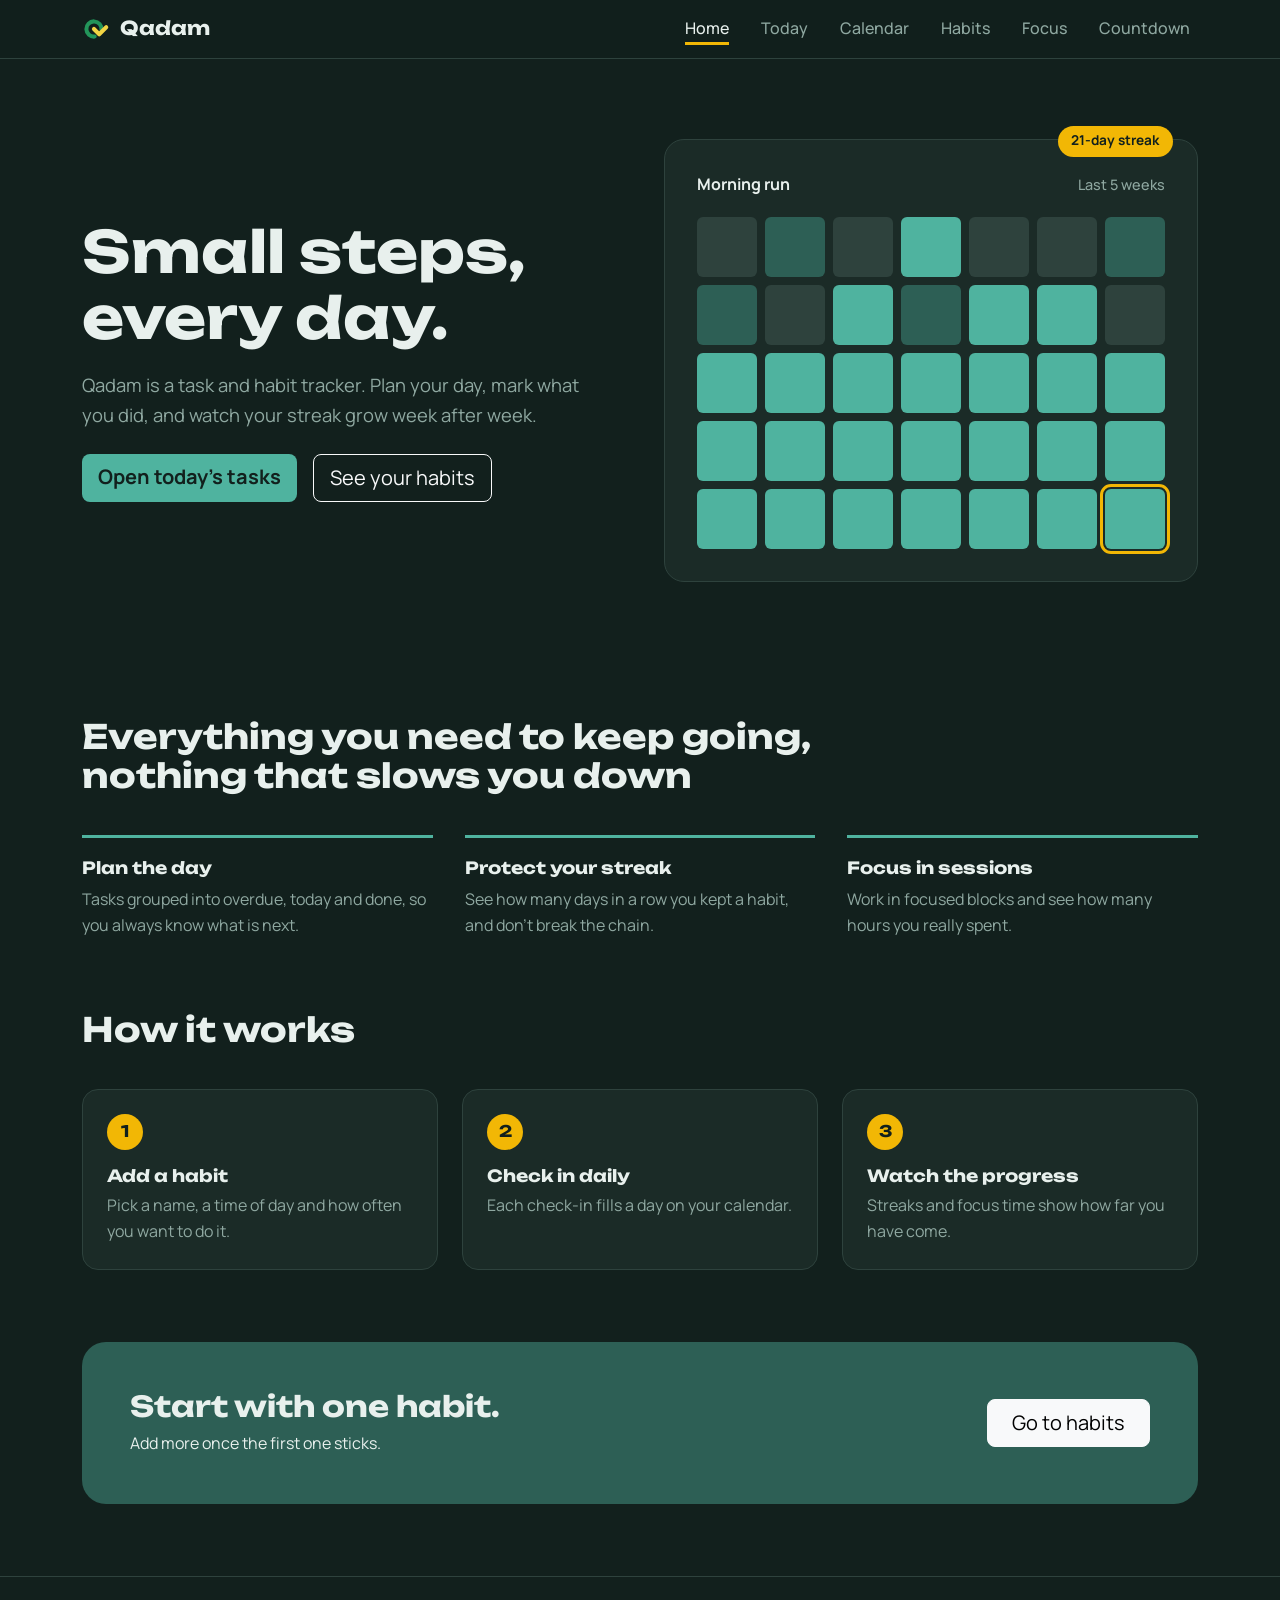
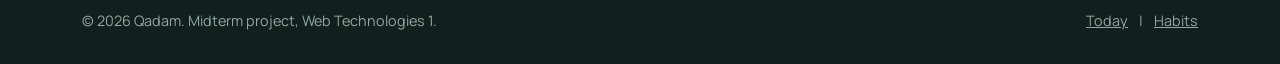
==== index.html @ 8609b88f "feat(ui): replace default button with brand button" ====
<!DOCTYPE html>
<html lang="en" data-bs-theme="dark">

<head>
    <meta charset="UTF-8">
    <meta name="viewport" content="width=device-width, initial-scale=1">
    <title>Qadam — small steps, every day</title>
    <link rel="icon" href="images/qadam-favicon.svg" type="image/svg+xml">
    <link href="https://cdn.jsdelivr.net/npm/bootstrap@5.3.3/dist/css/bootstrap.min.css" rel="stylesheet">
    <!--Unbounded for headings, Manrope for text -->
    <link rel="preconnect" href="https://fonts.googleapis.com">
    <link rel="preconnect" href="https://fonts.gstatic.com" crossorigin>
    <link
        href="https://fonts.googleapis.com/css2?family=Manrope:wght@400;500;700&family=Unbounded:wght@500;700&display=swap"
        rel="stylesheet">
    <link rel="stylesheet" href="css/style.css">
    <link rel="stylesheet" href="css/index.css">
</head>

<body>

    <!--Header + navigation-->
    <header class="site-header">
        <nav class="navbar navbar-expand-lg" aria-label="Main navigation">
            <div class="container">
                <a class="navbar-brand brand" href="index.html">
                    <img src="images/qadam-mark.svg" alt="" class="brand-logo" width="28" height="28">Qadam
                </a>
                <button class="navbar-toggler" type="button" data-bs-toggle="collapse" data-bs-target="#mainNav"
                    aria-controls="mainNav" aria-expanded="false" aria-label="Toggle navigation">
                    <span class="navbar-toggler-icon"></span>
                </button>
                <div class="collapse navbar-collapse" id="mainNav">
                    <ul class="navbar-nav ms-auto gap-lg-3">
                        <li class="nav-item"><a class="nav-link active" aria-current="page" href="index.html">Home</a>
                        </li>
                        <li class="nav-item"><a class="nav-link" href="today.html">Today</a></li>
                        <li class="nav-item"><a class="nav-link" href="calendar.html">Calendar</a></li>
                        <li class="nav-item"><a class="nav-link" href="habits.html">Habits</a></li>
                        <li class="nav-item"><a class="nav-link" href="focus.html">Focus</a></li>
                        <li class="nav-item"><a class="nav-link" href="countdown.html">Countdown</a></li>
                    </ul>
                </div>
            </div>
        </nav>
    </header>

    <main>
        <!--Hero-->
        <section class="hero">
            <div class="container">
                <div class="row align-items-center g-5">

                    <div class="col-lg-6">
                        <h1 class="hero-title">Small steps, every day.</h1>
                        <p class="hero-text">
                            Qadam is a task and habit tracker. Plan your day, mark what you did,
                            and watch your streak grow week after week.
                        </p>
                        <div class="d-flex flex-wrap gap-3 mt-4">
                            <a href="today.html" class="btn btn-qadam btn-lg">Open today's tasks</a>
                            <a href="habits.html" class="btn btn-outline-light btn-lg">See your habits</a>
                        </div>
                    </div>

                    <div class="col-lg-6">
                        <!--Streak card: CSS Grid of 35 days (5 weeks x 7 days)-->
                        <figure class="streak-card">
                            <figcaption class="streak-head">
                                <span>Morning run</span>
                                <span class="streak-period">Last 5 weeks</span>
                            </figcaption>
                            <span class="streak-badge">21-day streak</span>

                            <div class="streak-grid" aria-label="Habit calendar for the last 5 weeks">
                                <!--week 1-->
                                <span class="day"></span><span class="day l1"></span><span class="day"></span>
                                <span class="day l2"></span><span class="day"></span><span class="day"></span>
                                <span class="day l1"></span>
                                <!--week 2-->
                                <span class="day l1"></span><span class="day"></span><span class="day l2"></span>
                                <span class="day l1"></span><span class="day l2"></span><span class="day l2"></span>
                                <span class="day"></span>
                                <!--weeks 3-5: 21 days in a row-->
                                <span class="day l2"></span><span class="day l2"></span><span class="day l2"></span>
                                <span class="day l2"></span><span class="day l2"></span><span class="day l2"></span>
                                <span class="day l2"></span>
                                <span class="day l2"></span><span class="day l2"></span><span class="day l2"></span>
                                <span class="day l2"></span><span class="day l2"></span><span class="day l2"></span>
                                <span class="day l2"></span>
                                <span class="day l2"></span><span class="day l2"></span><span class="day l2"></span>
                                <span class="day l2"></span><span class="day l2"></span><span class="day l2"></span>
                                <span class="day l2 today"></span>
                            </div>
                        </figure>
                    </div>

                </div>
            </div>
        </section>

        <section class="section">
            <div class="container">
                <h2 class="section-title">Everything you need to keep going, nothing that slows you down</h2>
                <ul class="feature-list">
                    <li class="feature">
                        <h3>Plan the day</h3>
                        <p>Tasks grouped into overdue, today and done, so you always know what is next.</p>
                    </li>
                    <li class="feature">
                        <h3>Protect your streak</h3>
                        <p>See how many days in a row you kept a habit, and don't break the chain.</p>
                    </li>
                    <li class="feature">
                        <h3>Focus in sessions</h3>
                        <p>Work in focused blocks and see how many hours you really spent.</p>
                    </li>
                </ul>
            </div>
        </section>

        <section class="section pt-0">
            <div class="container">
                <h2 class="section-title">How it works</h2>
                <ol class="steps">
                    <li>
                        <h3>Add a habit</h3>
                        <p>Pick a name, a time of day and how often you want to do it.</p>
                    </li>
                    <li>
                        <h3>Check in daily</h3>
                        <p>Each check-in fills a day on your calendar.</p>
                    </li>
                    <li>
                        <h3>Watch the progress</h3>
                        <p>Streaks and focus time show how far you have come.</p>
                    </li>
                </ol>
            </div>
        </section>

        <section class="section pt-0">
            <div class="container">
                <div class="cta d-flex flex-column flex-md-row justify-content-between align-items-md-center gap-4">
                    <div>
                        <h2 class="mb-2">Start with one habit.</h2>
                        <p class="mb-0">Add more once the first one sticks.</p>
                    </div>
                    <a href="habits.html" class="btn btn-light btn-lg px-4">Go to habits</a>
                </div>
            </div>
        </section>

    </main>

    <!--Footer-->
    <footer class="site-footer">
        <div class="container d-flex flex-column flex-md-row justify-content-between gap-2">
            <p class="mb-0">&copy; 2026 Qadam. Midterm project, Web Technologies 1.</p>
            <nav aria-label="Footer">
                <a href="today.html">Today</a>
                <span class="mx-2">|</span>
                <a href="habits.html">Habits</a>
            </nav>
        </div>
    </footer>

    <!--needed for the burger menu on small screens-->
    <script src="https://cdn.jsdelivr.net/npm/bootstrap@5.3.3/dist/js/bootstrap.bundle.min.js"></script>
</body>

</html>
---- css/style.css ----
/*
shared stylesheet (used by every page)
Theme variables, Bootstrap overrides, Base, App layout, Shared components, Media queries
Page-specific styles go to css/<page>.css
*/

:root {
  --bg: #12201D;         /* page background */
  --surface: #1B2B27;    /* panels, cards */
  --surface-2: #243733;  /* hover, inputs */
  --ink: #E8F0ED;        /* main text */
  --muted: #8FA8A1;      /* secondary text */
  --line: #2E423D;       /* borders, empty days */
  --done: #4FB39F;       /* completed, main accent */
  --done-soft: #2D5F55;  /* partly completed */
  --flame: #F2B705;      /* streaks, today, focus */

  --font-head: "Unbounded", "Arial Black", sans-serif;
  --font-body: "Manrope", "Segoe UI", Arial, sans-serif;

  --radius: 14px;
  --sidebar-width: 240px;
}

:root[data-bs-theme="dark"] {
  --bs-body-bg: var(--bg);
  --bs-body-color: var(--ink);
  --bs-body-font-family: var(--font-body);
  --bs-secondary-color: var(--muted);
  --bs-border-color: var(--line);
  --bs-secondary-bg: var(--surface-2);
  --bs-tertiary-bg: var(--surface);
  --bs-link-color: var(--done);
  --bs-link-hover-color: var(--ink);
  --bs-link-color-rgb: 79, 179, 159;
  --bs-link-hover-color-rgb: 232, 240, 237;
}

body {
  line-height: 1.6;
}

h1, h2, h3 {
  font-family: var(--font-head);
  font-weight: 700;
  line-height: 1.15;
}

a:focus-visible,
button:focus-visible,
.btn:focus-visible {
  outline: 3px solid var(--flame);
  outline-offset: 3px;
}

/* App layout (every page except index.html)
   Desktop: sidebar on the left, content on the right (CSS Grid) */
.app {
  display: grid;
  grid-template-columns: var(--sidebar-width) 1fr;
  min-height: 100vh;
}

/* position: sticky — the sidebar stays in place while the content scrolls */
.sidebar {
  position: sticky;
  top: 0;
  height: 100vh;
  background-color: var(--surface);
  border-right: 1px solid var(--line);
}

/* The same Bootstrap navbar is made vertical on desktop */
.sidebar .navbar {
  flex-direction: column;
  align-items: stretch;
  height: 100%;
  padding: 1.5rem 1rem;
}

.sidebar .navbar-collapse {
  flex-direction: column;
  align-items: stretch;
}

.sidebar .navbar-nav {
  flex-direction: column;
  gap: 0.25rem;
  margin-top: 2rem;
}

.sidebar .nav-link {
  display: flex;
  align-items: center;
  gap: 0.75rem;
  padding: 0.6rem 0.85rem;
  border-radius: 10px;
  color: var(--muted);
  font-weight: 500;
}

.sidebar .nav-link i {
  font-size: 1.1rem;
}

.sidebar .nav-link:hover {
  background-color: var(--surface-2);
  color: var(--ink);
}

.sidebar .nav-link.active {
  background-color: var(--surface-2);
  color: var(--ink);
  box-shadow: inset 3px 0 0 var(--flame);
}

.app-main {
  min-width: 0;             /* lets wide tables scroll instead of stretching the grid */
  padding: 2.5rem 3rem;
}

.app-footer {
  margin-top: 4rem;
  padding-top: 1.5rem;
  border-top: 1px solid var(--line);
  color: var(--muted);
  font-size: 0.85rem;
}

/* Logo */
.brand {
  display: flex;
  align-items: center;
  gap: 0.6rem;
  margin: 0;
  font-family: var(--font-head);
  font-weight: 700;
  font-size: 1.2rem;
  color: var(--ink);
}

.brand:hover {
  color: var(--ink);
}

/* Logo image. Its size is also set in HTML (width/height),
   so the page doesn't jump while the image loads */
.brand-logo {
  display: block;
  width: 28px;
  height: 28px;
}

/* Page heading block: every app page starts with it */
.page-header {
  margin-bottom: 2rem;
}

.page-title {
  font-size: clamp(1.6rem, 3vw, 2.2rem);
  margin-bottom: 0.4rem;
}

.page-subtitle {
  margin: 0;
  color: var(--muted);
}

.panel {
  padding: 1.5rem;
  background-color: var(--surface);
  border: 1px solid var(--line);
  border-radius: var(--radius);
}

.btn-qadam {
  background-color: var(--done);
  color: var(--bg);
  border: none;
  font-weight: 700;
}

.btn-qadam:hover {
  background-color: var(--ink);
  color: var(--bg);
}

/* Tablet: up to 992px — the sidebar turns into a top bar.
  991.98px = exactly where Bootstrap's navbar-expand-lg collapses,
  so our layout and the burger menu switch at the same moment */
@media (max-width: 991.98px) {
  .app {
    grid-template-columns: 1fr;
    grid-template-rows: auto 1fr;   
  }

  .sidebar {
    z-index: 100;
    height: auto;
    border-right: none;
    border-bottom: 1px solid var(--line);
  }

  .sidebar .navbar {
    flex-direction: row;
    align-items: center;
    height: auto;
    padding: 0.75rem 1.25rem;
  }

  .sidebar .navbar-nav {
    margin-top: 1rem;
  }

  .app-main {
    padding: 2rem 1.5rem;
  }
}

@media (max-width: 576px) {
  .app-main {
    padding: 1.5rem 1rem;
  }

  .panel {
    padding: 1.1rem;
  }
}
---- css/index.css ----
/*
Qadam — landing page (index.html)
Header, Hero, Streak card, Features, Steps, CTA, Footer
*/
/* Shared section spacing */
.section {
  padding: 4.5rem 0;
}

.section-title {
  font-size: clamp(1.5rem, 3vw, 2.1rem);
  max-width: 28ch;
  margin-bottom: 2.5rem;
}

/* 1. Header */
.site-header {
  position: sticky;
  top: 0;
  z-index: 100;
  background-color: rgba(18, 32, 29, 0.92);
  backdrop-filter: blur(8px);
  border-bottom: 1px solid var(--line);
}

.site-header .nav-link {
  color: var(--muted);
  font-weight: 500;
}

.site-header .nav-link:hover {
  color: var(--ink);
}

.site-header .nav-link.active {
  color: var(--ink);
  text-decoration: underline;
  text-decoration-color: var(--flame);
  text-decoration-thickness: 3px;
  text-underline-offset: 8px;
}

/* Hero */
.hero {
  padding: 5rem 0 4rem;
}

.hero-title {
  font-size: clamp(2.2rem, 5vw, 3.6rem);
  margin-bottom: 1.25rem;
}

.hero-text {
  max-width: 32rem;
  font-size: 1.15rem;
  color: var(--muted);
}

/* Streak card */
/* position: relative — the badge inside is placed relative to this card */
.streak-card {
  position: relative;
  margin: 0;
  padding: 2rem;
  background-color: var(--surface);
  border: 1px solid var(--line);
  border-radius: 20px;
}

.streak-head {
  display: flex;
  justify-content: space-between;
  align-items: baseline;
  margin-bottom: 1.25rem;
  font-weight: 700;
}

.streak-period {
  color: var(--muted);
  font-weight: 500;
  font-size: 0.9rem;
}

/* position: absolute — the badge sits on the top edge of the card */
.streak-badge {
  position: absolute;
  top: -14px;
  right: 24px;
  padding: 0.3rem 0.85rem;
  border-radius: 999px;
  background-color: var(--flame);
  color: var(--bg);
  font-size: 0.85rem;
  font-weight: 700;
}

/* CSS Grid: 7 columns = 7 days of the week */
.streak-grid {
  display: grid;
  grid-template-columns: repeat(7, 1fr);
  gap: 8px;
}

.day {
  aspect-ratio: 1;
  border-radius: 6px;
  background-color: var(--line);
}

.day.l1 { background-color: var(--done-soft); }
.day.l2 { background-color: var(--done); }

.day.today {
  outline: 3px solid var(--flame);
  outline-offset: 2px;
}

.feature-list {
  display: flex;
  gap: 2rem;
  list-style: none;
  padding: 0;
  margin: 0;
}

.feature {
  flex: 1 1 0;              
  padding-top: 1.25rem;
  border-top: 3px solid var(--done);
}

.feature h3 {
  font-size: 1.05rem;
  margin-bottom: 0.6rem;
}

.feature p {
  margin: 0;
  color: var(--muted);
}

.steps {
  display: grid;
  grid-template-columns: repeat(3, 1fr);
  gap: 1.5rem;
  list-style: none;
  counter-reset: step;
  padding: 0;
  margin: 0;
}

.steps li {
  counter-increment: step;
  padding: 1.5rem;
  background-color: var(--surface);
  border: 1px solid var(--line);
  border-radius: 16px;
}

.steps li::before {
  content: counter(step);
  display: inline-grid;
  place-items: center;
  width: 2.25rem;
  height: 2.25rem;
  margin-bottom: 1rem;
  border-radius: 50%;
  background-color: var(--flame);
  color: var(--bg);
  font-family: var(--font-head);
  font-weight: 700;
}

.steps h3 {
  font-size: 1.05rem;
}

.steps p {
  margin: 0;
  color: var(--muted);
}

.cta {
  padding: 3rem;
  border-radius: 24px;
  background-color: var(--done-soft);
}

.cta h2 {
  font-size: clamp(1.3rem, 2.5vw, 1.8rem);
}

.site-footer {
  padding: 2rem 0;
  border-top: 1px solid var(--line);
  color: var(--muted);
  font-size: 0.9rem;
}

.site-footer a {
  color: inherit;
}
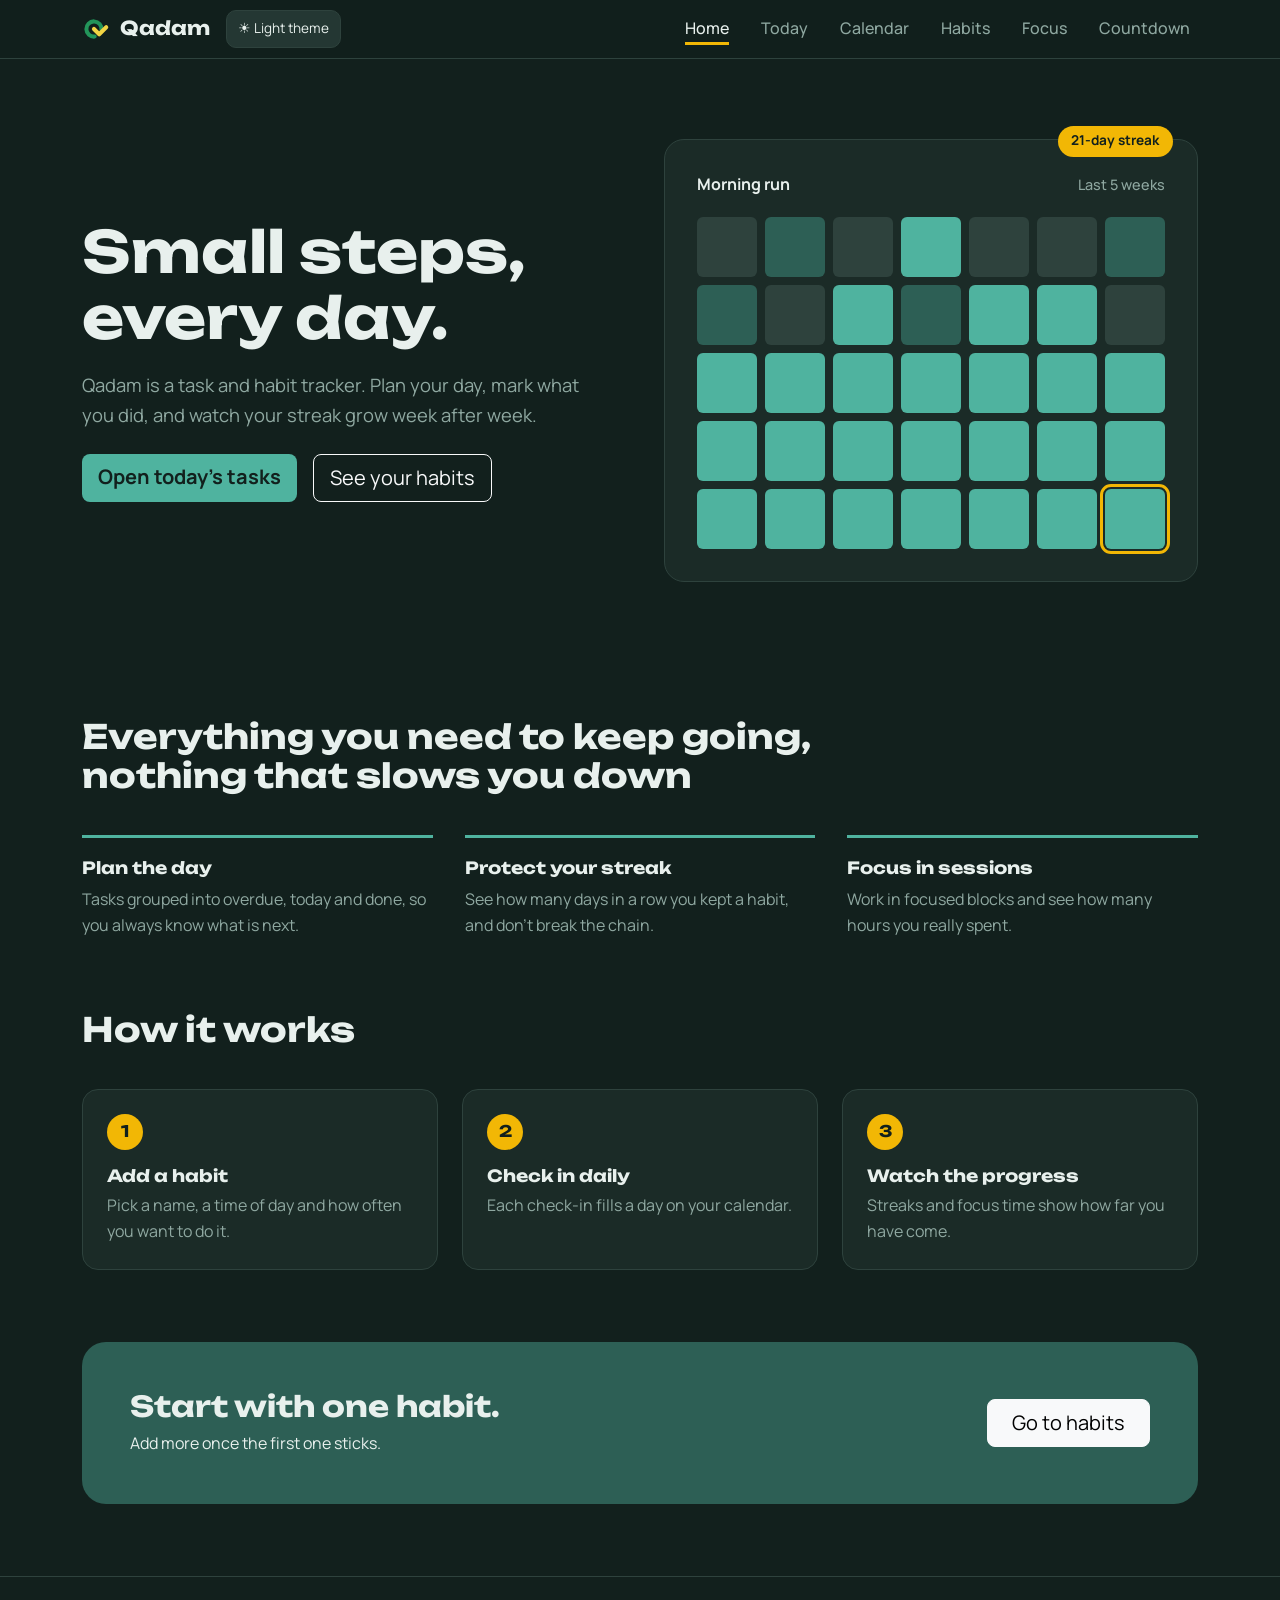
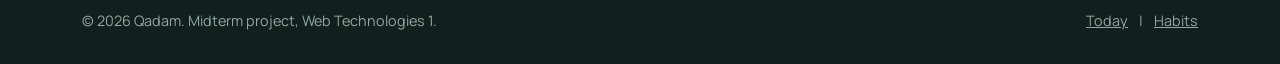
==== commit ef1ee221: "feat(endterm): integrate responsive controls across existing pages" ====
--- a/index.html
+++ b/index.html
@@ -15,6 +15,7 @@
         rel="stylesheet">
     <link rel="stylesheet" href="css/style.css">
     <link rel="stylesheet" href="css/index.css">
+    <link rel="stylesheet" href="css/app.css">
 </head>
 
 <body>
@@ -26,6 +27,7 @@
                 <a class="navbar-brand brand" href="index.html">
                     <img src="images/qadam-mark.svg" alt="" class="brand-logo" width="28" height="28">Qadam
                 </a>
+                <button class="theme-toggle" id="theme-toggle" type="button">Light theme</button>
                 <button class="navbar-toggler" type="button" data-bs-toggle="collapse" data-bs-target="#mainNav"
                     aria-controls="mainNav" aria-expanded="false" aria-label="Toggle navigation">
                     <span class="navbar-toggler-icon"></span>
@@ -49,7 +51,7 @@
         <!--Hero-->
         <section class="hero">
             <div class="container">
-                <div class="row align-items-center g-5">
+                <div class="row align-items-center g-4 g-lg-5">
 
                     <div class="col-lg-6">
                         <h1 class="hero-title">Small steps, every day.</h1>
@@ -167,6 +169,7 @@
 
     <!--needed for the burger menu on small screens-->
     <script src="https://cdn.jsdelivr.net/npm/bootstrap@5.3.3/dist/js/bootstrap.bundle.min.js"></script>
+    <script type="module" src="js/app.js"></script>
 </body>
 
-</html>+</html>
--- a/css/style.css
+++ b/css/style.css
@@ -65,6 +65,7 @@
 .sidebar {
   position: sticky;
   top: 0;
+  align-self: start; 
   height: 100vh;
   background-color: var(--surface);
   border-right: 1px solid var(--line);
--- a/css/index.css
+++ b/css/index.css
@@ -1,18 +1,18 @@
 /*
 Qadam — landing page (index.html)
-Header, Hero, Streak card, Features, Steps, CTA, Footer
+Header, Hero, Streak card, Features, Steps, CTA, Footer, Media queries
 */
 /* Shared section spacing */
 .section {
   padding: 4.5rem 0;
 }
-
+ 
 .section-title {
   font-size: clamp(1.5rem, 3vw, 2.1rem);
   max-width: 28ch;
   margin-bottom: 2.5rem;
 }
-
+ 
 /* 1. Header */
 .site-header {
   position: sticky;
@@ -22,16 +22,16 @@
   backdrop-filter: blur(8px);
   border-bottom: 1px solid var(--line);
 }
-
+ 
 .site-header .nav-link {
   color: var(--muted);
   font-weight: 500;
 }
-
+ 
 .site-header .nav-link:hover {
   color: var(--ink);
 }
-
+ 
 .site-header .nav-link.active {
   color: var(--ink);
   text-decoration: underline;
@@ -39,23 +39,23 @@
   text-decoration-thickness: 3px;
   text-underline-offset: 8px;
 }
-
+ 
 /* Hero */
 .hero {
   padding: 5rem 0 4rem;
 }
-
+ 
 .hero-title {
   font-size: clamp(2.2rem, 5vw, 3.6rem);
   margin-bottom: 1.25rem;
 }
-
+ 
 .hero-text {
   max-width: 32rem;
   font-size: 1.15rem;
   color: var(--muted);
 }
-
+ 
 /* Streak card */
 /* position: relative — the badge inside is placed relative to this card */
 .streak-card {
@@ -66,7 +66,7 @@
   border: 1px solid var(--line);
   border-radius: 20px;
 }
-
+ 
 .streak-head {
   display: flex;
   justify-content: space-between;
@@ -74,13 +74,13 @@
   margin-bottom: 1.25rem;
   font-weight: 700;
 }
-
+ 
 .streak-period {
   color: var(--muted);
   font-weight: 500;
   font-size: 0.9rem;
 }
-
+ 
 /* position: absolute — the badge sits on the top edge of the card */
 .streak-badge {
   position: absolute;
@@ -93,28 +93,29 @@
   font-size: 0.85rem;
   font-weight: 700;
 }
-
+ 
 /* CSS Grid: 7 columns = 7 days of the week */
 .streak-grid {
   display: grid;
   grid-template-columns: repeat(7, 1fr);
   gap: 8px;
 }
-
+ 
 .day {
   aspect-ratio: 1;
   border-radius: 6px;
   background-color: var(--line);
 }
-
+ 
 .day.l1 { background-color: var(--done-soft); }
 .day.l2 { background-color: var(--done); }
-
+ 
 .day.today {
   outline: 3px solid var(--flame);
   outline-offset: 2px;
 }
-
+ 
+/* Features: Flexbox */
 .feature-list {
   display: flex;
   gap: 2rem;
@@ -122,23 +123,24 @@
   padding: 0;
   margin: 0;
 }
-
+ 
 .feature {
-  flex: 1 1 0;              
+  flex: 1 1 0;              /* all three share the width equally */
   padding-top: 1.25rem;
   border-top: 3px solid var(--done);
 }
-
+ 
 .feature h3 {
   font-size: 1.05rem;
   margin-bottom: 0.6rem;
 }
-
+ 
 .feature p {
   margin: 0;
   color: var(--muted);
 }
-
+ 
+/* Steps: CSS Grid + CSS counter */
 .steps {
   display: grid;
   grid-template-columns: repeat(3, 1fr);
@@ -148,7 +150,7 @@
   padding: 0;
   margin: 0;
 }
-
+ 
 .steps li {
   counter-increment: step;
   padding: 1.5rem;
@@ -156,7 +158,8 @@
   border: 1px solid var(--line);
   border-radius: 16px;
 }
-
+ 
+/* ::before draws the number circle, the counter fills in the digit */
 .steps li::before {
   content: counter(step);
   display: inline-grid;
@@ -170,33 +173,87 @@
   font-family: var(--font-head);
   font-weight: 700;
 }
-
+ 
 .steps h3 {
   font-size: 1.05rem;
 }
-
+ 
 .steps p {
   margin: 0;
   color: var(--muted);
 }
-
+ 
+/* Call to action + footer */
 .cta {
   padding: 3rem;
   border-radius: 24px;
   background-color: var(--done-soft);
 }
-
+ 
 .cta h2 {
   font-size: clamp(1.3rem, 2.5vw, 1.8rem);
 }
-
+ 
 .site-footer {
   padding: 2rem 0;
   border-top: 1px solid var(--line);
   color: var(--muted);
   font-size: 0.9rem;
 }
-
+ 
 .site-footer a {
   color: inherit;
-}+}
+ 
+/* Media queries */
+ 
+/* Tablet: up to 992px */
+@media (max-width: 992px) {
+  .hero {
+    padding: 3rem 0;
+  }
+ 
+  .hero-text {
+    max-width: none;
+  }
+ 
+  .feature-list {
+    flex-wrap: wrap;        /* cards may move to the next line */
+  }
+ 
+  .feature {
+    flex: 1 1 45%;          /* two per row */
+  }
+ 
+  .steps {
+    grid-template-columns: repeat(2, 1fr);
+  }
+}
+ 
+/* Mobile: up to 576px */
+@media (max-width: 576px) {
+  .section {
+    padding: 3rem 0;
+  }
+ 
+  .feature-list {
+    flex-direction: column;   /* one under another */
+  }
+ 
+  .steps {
+    grid-template-columns: 1fr;
+  }
+ 
+  .streak-card {
+    padding: 1.25rem;
+  }
+ 
+  .streak-grid {
+    gap: 5px;
+  }
+ 
+  .cta {
+    padding: 2rem 1.5rem;
+  }
+}
+ 
--- a/css/app.css
+++ b/css/app.css
@@ -0,0 +1,272 @@
+/* Shared endterm interactions: themes, task tools, feedback and timer controls. */
+:root[data-bs-theme="light"] {
+    --bg: #f2f7f5;
+    --surface: #ffffff;
+    --surface-2: #e6efeb;
+    --ink: #19342d;
+    --muted: #58736a;
+    --line: #c8d8d1;
+    --done: #287d6b;
+    --done-soft: #d8eee7;
+    --flame: #9a6700;
+    --bs-body-bg: var(--bg);
+    --bs-body-color: var(--ink);
+    --bs-body-font-family: var(--font-body);
+    --bs-secondary-color: var(--muted);
+    --bs-border-color: var(--line);
+    --bs-secondary-bg: var(--surface-2);
+    --bs-tertiary-bg: var(--surface);
+    --bs-link-color: var(--done);
+    --bs-link-hover-color: var(--ink);
+    --bs-link-color-rgb: 40, 125, 107;
+    --bs-link-hover-color-rgb: 25, 52, 45;
+}
+
+:root[data-bs-theme="light"] .site-header {
+    background-color: var(--surface);
+}
+
+:root[data-bs-theme="light"] .btn-outline-light {
+    color: var(--ink);
+    border-color: var(--ink);
+}
+
+:root[data-bs-theme="light"] .btn-outline-light:hover {
+    color: var(--bg);
+    background-color: var(--ink);
+}
+
+.theme-toggle {
+    align-self: flex-start;
+    margin-top: 1rem;
+    padding: 0.45rem 0.7rem;
+    border: 1px solid var(--line);
+    border-radius: 10px;
+    background-color: var(--surface-2);
+    color: var(--ink);
+    font: inherit;
+    font-size: 0.85rem;
+    cursor: pointer;
+}
+
+.theme-toggle:hover {
+    border-color: var(--done);
+}
+
+.site-header .theme-toggle {
+    align-self: center;
+    margin: 0 0 0 1rem;
+    white-space: nowrap;
+}
+
+.task-toolbar {
+    display: grid;
+    grid-template-columns: minmax(180px, 1.5fr) minmax(140px, 1fr) minmax(140px, 1fr) auto;
+    align-items: end;
+    gap: 1rem;
+}
+
+.task-toolbar .form-label {
+    margin-bottom: 0.35rem;
+    color: var(--muted);
+    font-size: 0.85rem;
+}
+
+.task-toolbar .form-control,
+.task-toolbar .form-select,
+.today-form .form-control,
+.today-form .form-select {
+    background-color: var(--surface-2);
+    border-color: var(--line);
+    color: var(--ink);
+}
+
+.task-toolbar .form-control:focus,
+.task-toolbar .form-select:focus,
+.today-form .form-control:focus,
+.today-form .form-select:focus {
+    border-color: var(--done);
+    box-shadow: 0 0 0 3px var(--done-soft);
+}
+
+.favorite-filter {
+    min-height: 42px;
+    white-space: nowrap;
+}
+
+.task-card-favorite {
+    border-left: 3px solid var(--flame);
+    padding-left: calc(0.8rem - 3px);
+}
+
+.task-actions {
+    display: flex;
+    align-items: center;
+    gap: 0.45rem;
+}
+
+.task-favorite,
+.task-delete,
+.task-notes-toggle {
+    padding: 0.25rem 0.45rem;
+    border: 1px solid var(--line);
+    border-radius: 8px;
+    background: transparent;
+    color: var(--ink);
+    font: inherit;
+    font-size: 0.8rem;
+    line-height: 1.4;
+    cursor: pointer;
+}
+
+.task-favorite {
+    width: 2rem;
+    padding-inline: 0;
+    color: var(--flame);
+    font-size: 1.1rem;
+}
+
+.task-favorite:hover,
+.task-delete:hover,
+.task-notes-toggle:hover {
+    background-color: var(--surface-2);
+}
+
+.task-notes-toggle {
+    margin-left: 2.45rem;
+}
+
+.task-notes {
+    display: none;
+    flex-basis: 100%;
+    margin: 0.45rem 0 0 2.45rem;
+    color: var(--muted);
+    font-size: 0.88rem;
+}
+
+.task-empty {
+    margin-bottom: 1rem;
+    color: var(--muted);
+}
+
+.field-error {
+    display: block;
+    min-height: 1.25rem;
+    margin-top: 0.25rem;
+    color: #f0a69a;
+    font-size: 0.8rem;
+}
+
+:root[data-bs-theme="light"] .field-error {
+    color: #a6382a;
+}
+
+.today-form .is-invalid {
+    border-color: #d76e5f;
+}
+
+.form-success {
+    min-height: 1.4rem;
+    color: var(--done);
+}
+
+.habit-checkin-row {
+    flex-wrap: wrap;
+}
+
+.focus-controls {
+    display: flex;
+    flex-wrap: wrap;
+    gap: 0.5rem;
+}
+
+.focus-timer-status {
+    max-width: 18rem;
+    color: var(--muted);
+}
+
+.countdown-past .countdown-days {
+    color: var(--muted);
+}
+
+@media (max-width: 991.98px) {
+    .task-toolbar {
+        grid-template-columns: repeat(2, minmax(0, 1fr));
+    }
+
+    .sidebar .theme-toggle {
+        align-self: center;
+        margin: 0 0.75rem 0 auto;
+        white-space: nowrap;
+    }
+
+    .focus-timer {
+        flex-wrap: wrap;
+    }
+}
+
+@media (max-width: 576px) {
+    .task-toolbar {
+        grid-template-columns: 1fr;
+    }
+
+    .sidebar .navbar {
+        flex-wrap: wrap;
+    }
+
+    .sidebar .theme-toggle {
+        margin: 0 0.5rem 0 auto;
+        padding: 0.35rem 0.5rem;
+        font-size: 0.75rem;
+    }
+
+    .site-header .theme-toggle {
+        margin-left: auto;
+        padding: 0.35rem 0.5rem;
+        font-size: 0.75rem;
+    }
+
+    .task-actions {
+        margin-left: 2.45rem;
+    }
+
+    .focus-timer-status {
+        width: 100%;
+        max-width: none;
+    }
+}
+
+/* Keep long task titles and the timer inside narrow screens. */
+.task-card {
+    flex-wrap: wrap;
+}
+
+.today-task-title,
+.task-notes {
+    overflow-wrap: anywhere;
+}
+
+.focus-timer {
+    flex-wrap: wrap;
+}
+
+.focus-timer-task {
+    flex: 1 1 10rem;
+    min-width: 0;
+}
+
+.focus-page .app-main {
+    padding-bottom: 18rem;
+}
+
+:root[data-bs-theme="light"] .countdown-image {
+    opacity: 0.08;
+}
+
+@media (prefers-reduced-motion: reduce) {
+    *, *::before, *::after {
+        scroll-behavior: auto !important;
+        transition-duration: 0.01ms !important;
+        animation-duration: 0.01ms !important;
+    }
+}
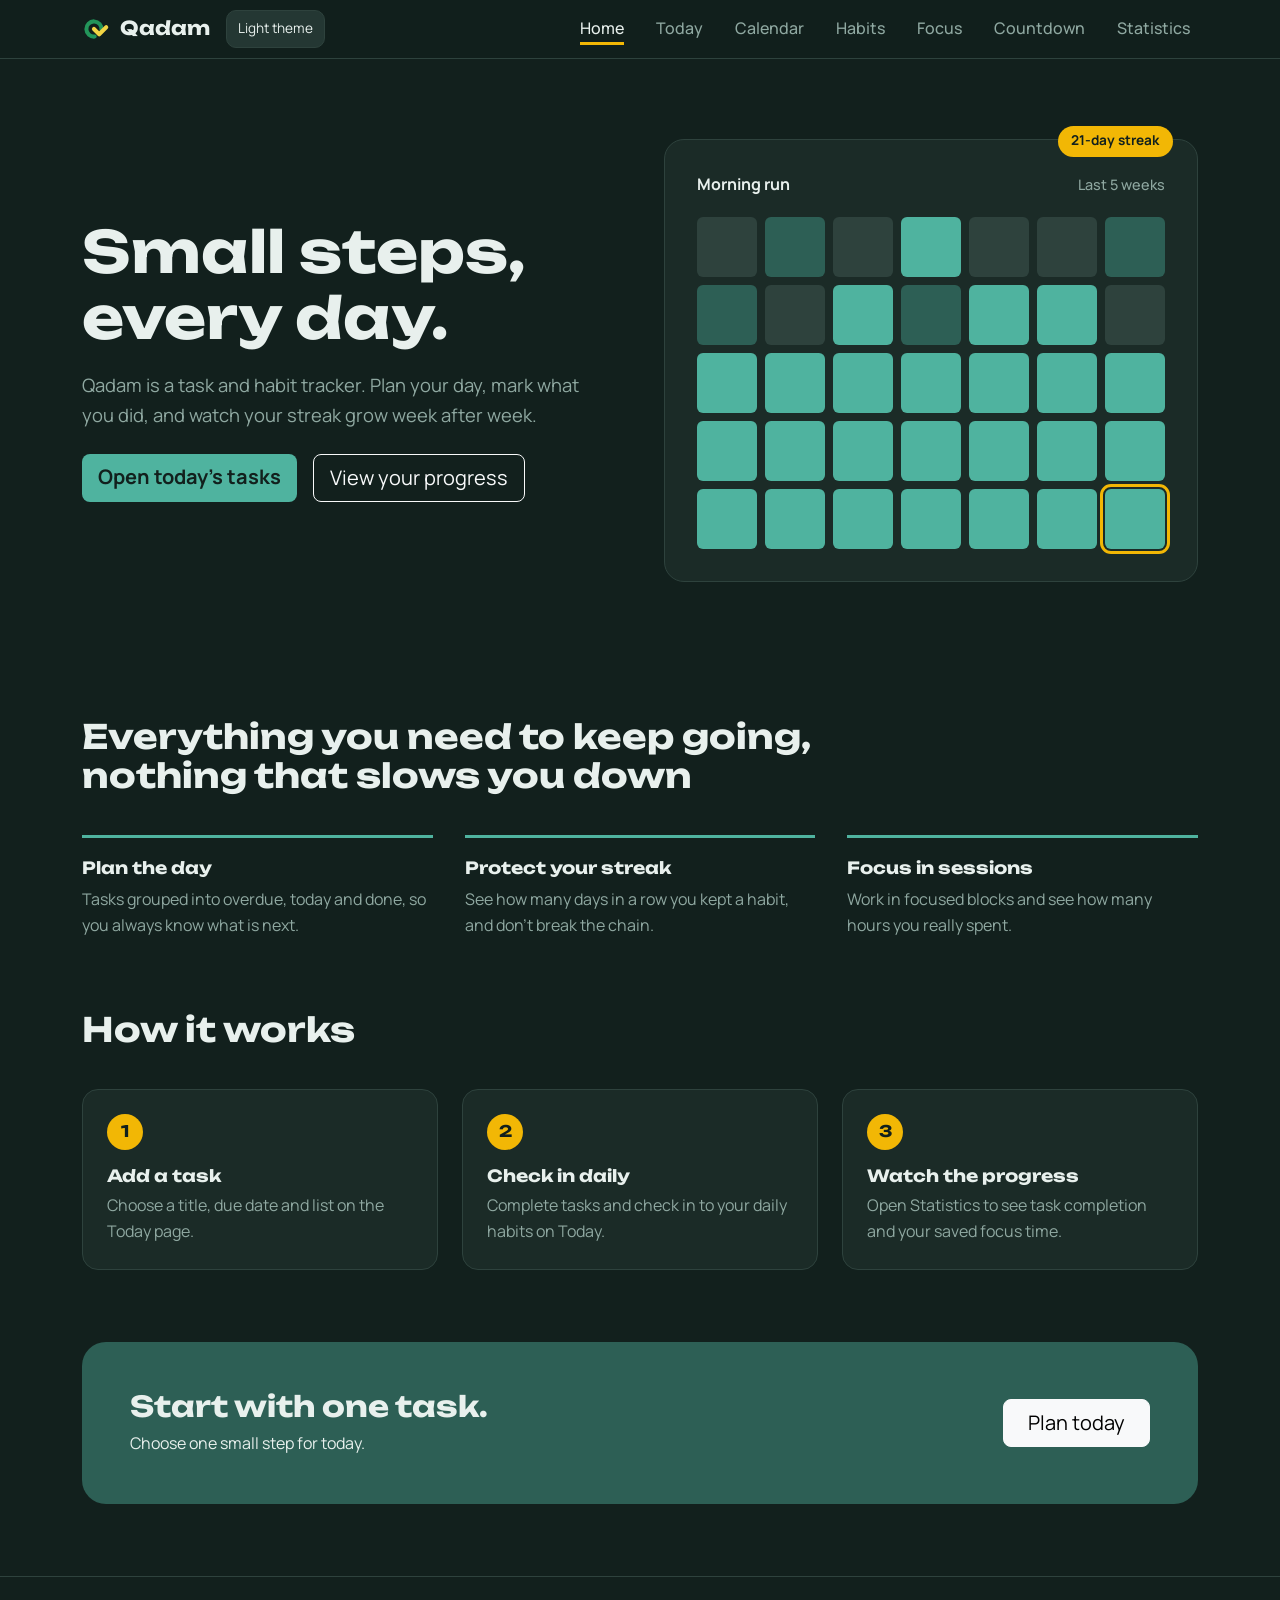
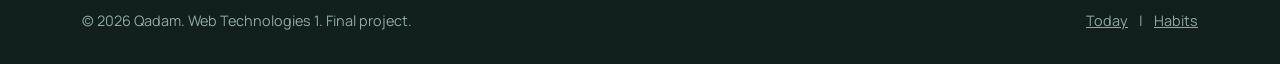
==== commit 064d1cbc: "feat(final): connect final modules navigation and project guide" ====
--- a/index.html
+++ b/index.html
@@ -41,6 +41,7 @@
                         <li class="nav-item"><a class="nav-link" href="habits.html">Habits</a></li>
                         <li class="nav-item"><a class="nav-link" href="focus.html">Focus</a></li>
                         <li class="nav-item"><a class="nav-link" href="countdown.html">Countdown</a></li>
+                        <li class="nav-item"><a class="nav-link" href="statistics.html">Statistics</a></li>
                     </ul>
                 </div>
             </div>
@@ -61,7 +62,7 @@
                         </p>
                         <div class="d-flex flex-wrap gap-3 mt-4">
                             <a href="today.html" class="btn btn-qadam btn-lg">Open today's tasks</a>
-                            <a href="habits.html" class="btn btn-outline-light btn-lg">See your habits</a>
+                            <a href="statistics.html" class="btn btn-outline-light btn-lg">View your progress</a>
                         </div>
                     </div>
 
@@ -126,16 +127,16 @@
                 <h2 class="section-title">How it works</h2>
                 <ol class="steps">
                     <li>
-                        <h3>Add a habit</h3>
-                        <p>Pick a name, a time of day and how often you want to do it.</p>
+                        <h3>Add a task</h3>
+                        <p>Choose a title, due date and list on the Today page.</p>
                     </li>
                     <li>
                         <h3>Check in daily</h3>
-                        <p>Each check-in fills a day on your calendar.</p>
+                        <p>Complete tasks and check in to your daily habits on Today.</p>
                     </li>
                     <li>
                         <h3>Watch the progress</h3>
-                        <p>Streaks and focus time show how far you have come.</p>
+                        <p>Open Statistics to see task completion and your saved focus time.</p>
                     </li>
                 </ol>
             </div>
@@ -145,10 +146,10 @@
             <div class="container">
                 <div class="cta d-flex flex-column flex-md-row justify-content-between align-items-md-center gap-4">
                     <div>
-                        <h2 class="mb-2">Start with one habit.</h2>
-                        <p class="mb-0">Add more once the first one sticks.</p>
+                        <h2 class="mb-2">Start with one task.</h2>
+                        <p class="mb-0">Choose one small step for today.</p>
                     </div>
-                    <a href="habits.html" class="btn btn-light btn-lg px-4">Go to habits</a>
+                    <a href="today.html" class="btn btn-light btn-lg px-4">Plan today</a>
                 </div>
             </div>
         </section>
@@ -158,7 +159,7 @@
     <!--Footer-->
     <footer class="site-footer">
         <div class="container d-flex flex-column flex-md-row justify-content-between gap-2">
-            <p class="mb-0">&copy; 2026 Qadam. Midterm project, Web Technologies 1.</p>
+            <p class="mb-0">&copy; 2026 Qadam. Web Technologies 1. Final project.</p>
             <nav aria-label="Footer">
                 <a href="today.html">Today</a>
                 <span class="mx-2">|</span>
--- a/css/app.css
+++ b/css/app.css
@@ -270,3 +270,72 @@
         animation-duration: 0.01ms !important;
     }
 }
+
+.appearance-controls {
+    display: flex;
+    flex-wrap: wrap;
+    align-items: center;
+    gap: 0.65rem;
+    margin-top: 1rem;
+}
+
+.appearance-controls .theme-toggle {
+    align-self: center;
+    margin: 0;
+}
+
+.text-size-control {
+    display: flex;
+    align-items: center;
+    gap: 0.5rem;
+    color: var(--muted);
+    font-size: 0.8rem;
+}
+
+.text-size-control label {
+    white-space: nowrap;
+}
+
+.text-size-control select {
+    min-height: 2rem;
+    padding: 0.25rem;
+    background-color: var(--surface-2);
+    color: var(--ink);
+    border: 1px solid var(--line);
+    border-radius: 0.5rem;
+    font: inherit;
+}
+
+.text-size-control select:focus-visible {
+    outline: 3px solid var(--flame);
+    outline-offset: 3px;
+}
+
+.site-header .appearance-controls {
+    margin: 0 0 0 auto;
+}
+
+.site-header .navbar-collapse {
+    flex-basis: 100%;
+}
+
+.site-header .navbar-nav {
+    flex-wrap: wrap;
+}
+
+@media (max-width: 991.98px) {
+    .appearance-controls,
+    .site-header .appearance-controls {
+        order: 1;
+        flex-basis: 100%;
+        margin: 0.75rem 0 0;
+    }
+
+    .navbar-collapse {
+        order: 2;
+    }
+
+    .appearance-controls .theme-toggle {
+        margin: 0;
+    }
+}
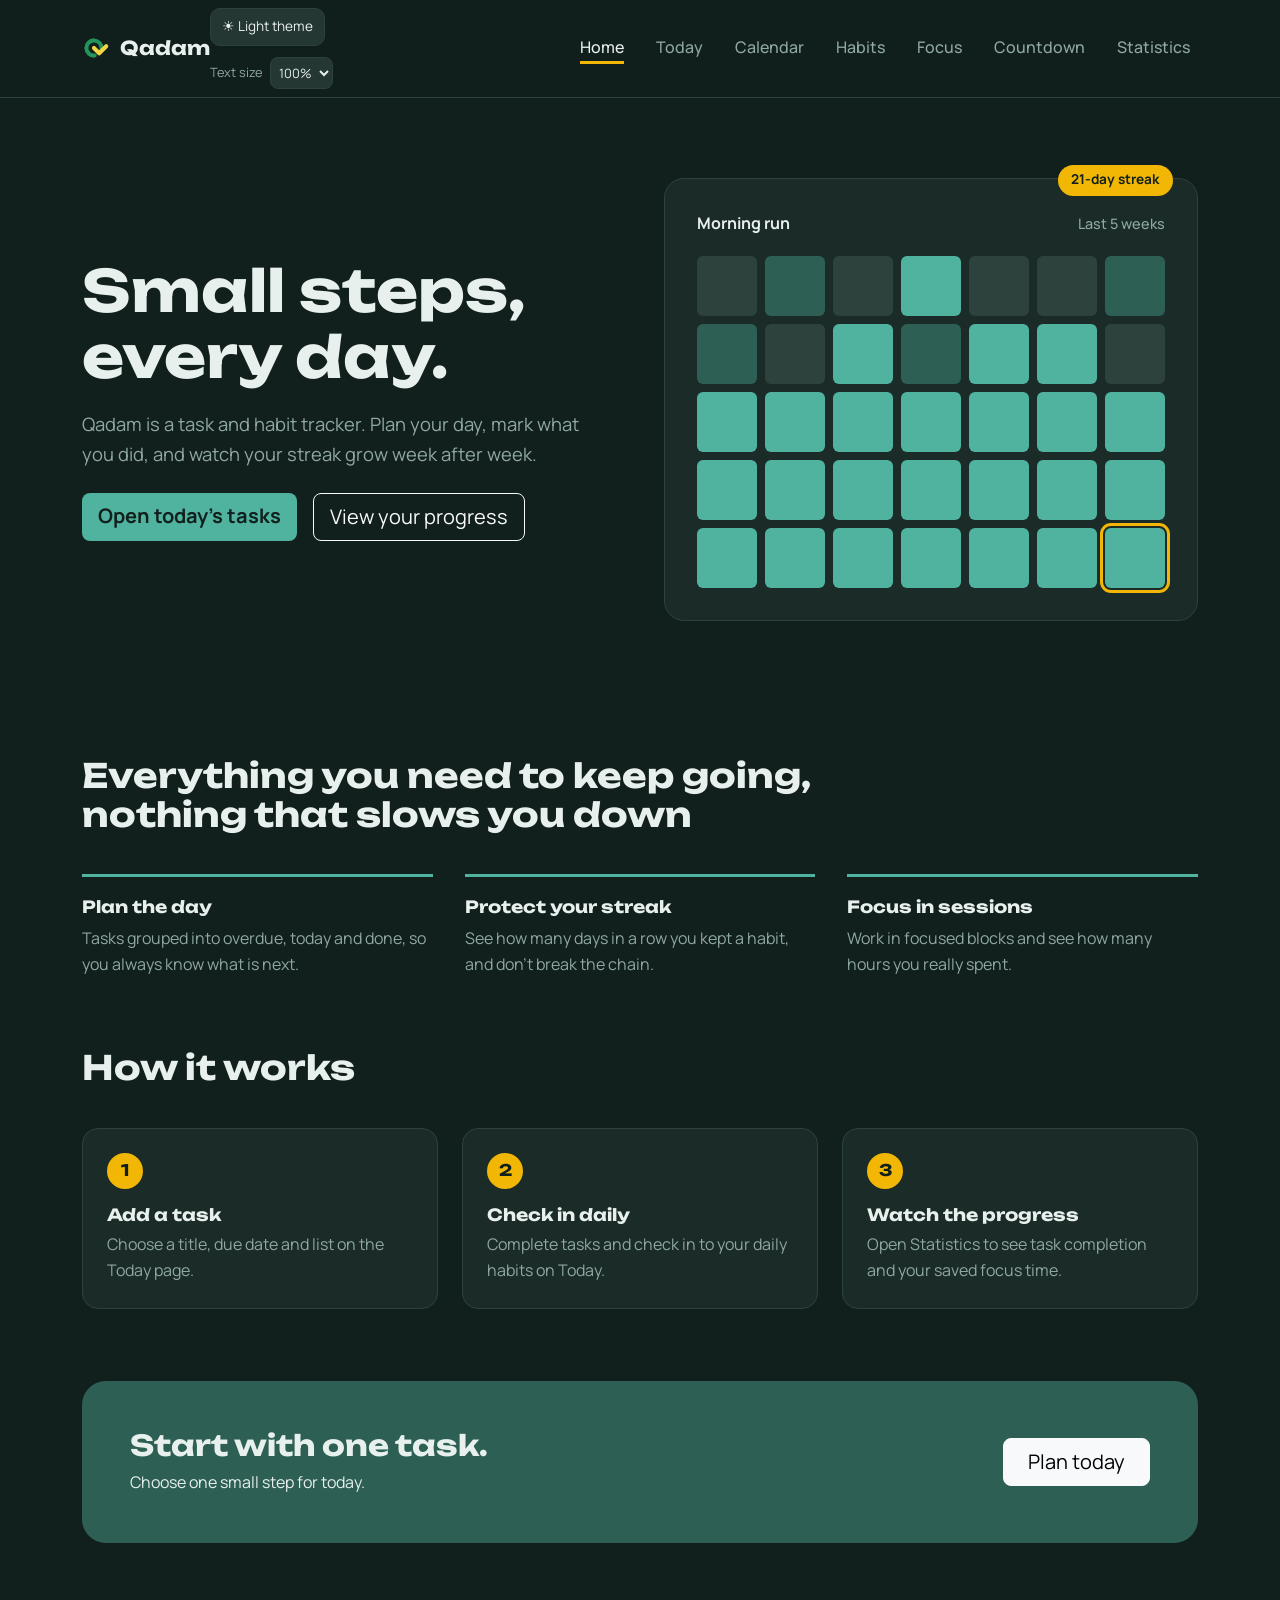
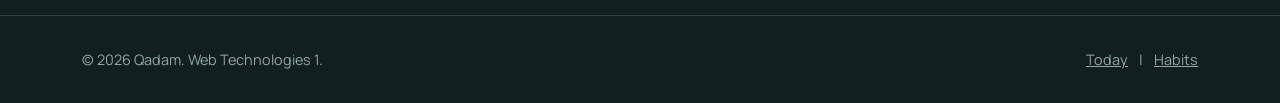
==== commit fab6a3b2: "chore: present Qadam as one project on main" ====
--- a/index.html
+++ b/index.html
@@ -159,7 +159,7 @@
     <!--Footer-->
     <footer class="site-footer">
         <div class="container d-flex flex-column flex-md-row justify-content-between gap-2">
-            <p class="mb-0">&copy; 2026 Qadam. Web Technologies 1. Final project.</p>
+            <p class="mb-0">&copy; 2026 Qadam. Web Technologies 1.</p>
             <nav aria-label="Footer">
                 <a href="today.html">Today</a>
                 <span class="mx-2">|</span>
--- a/css/app.css
+++ b/css/app.css
@@ -1,4 +1,4 @@
-/* Shared endterm interactions: themes, task tools, feedback and timer controls. */
+/* Shared application controls: themes, task tools, feedback and timer controls. */
 :root[data-bs-theme="light"] {
     --bg: #f2f7f5;
     --surface: #ffffff;
@@ -339,3 +339,8 @@
         margin: 0;
     }
 }
+
+/* Give task titles room before the action buttons wrap to the next line. */
+.task-card .today-task-title {
+    flex: 1 1 12rem;
+}
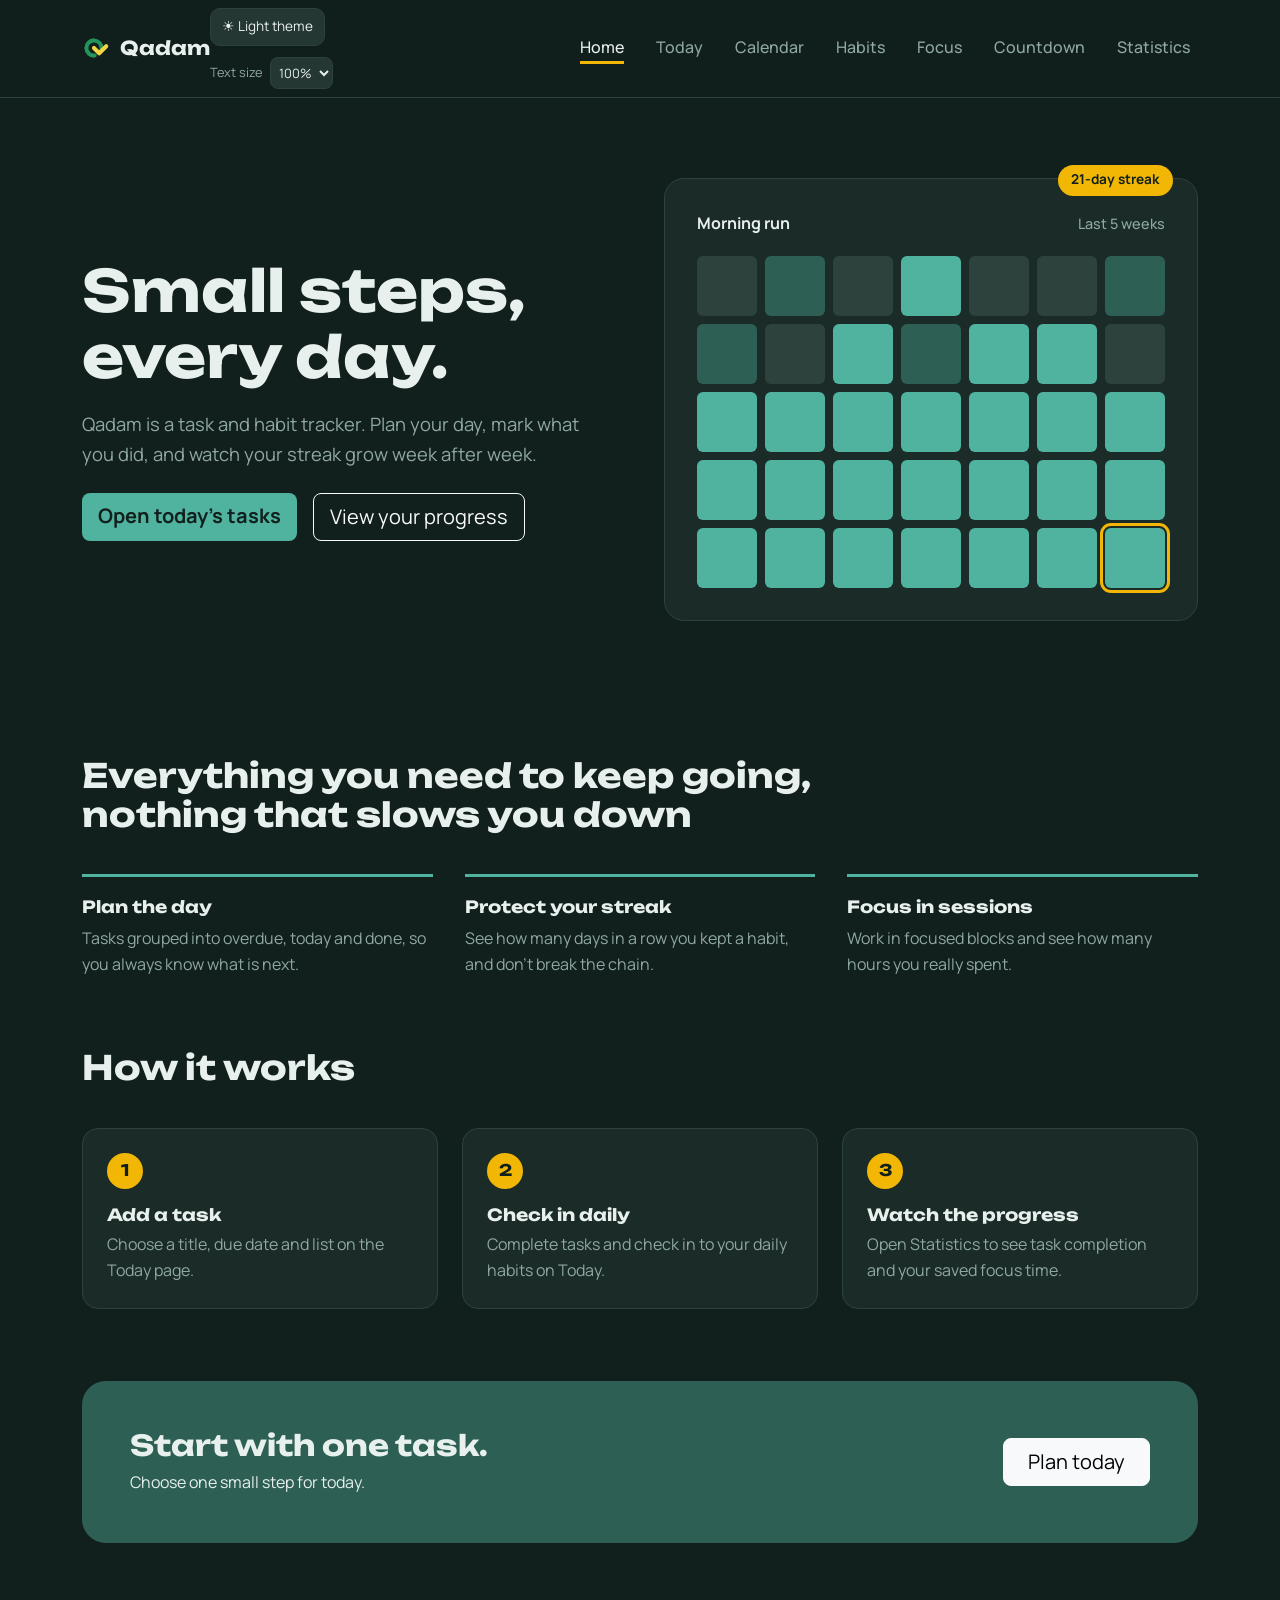
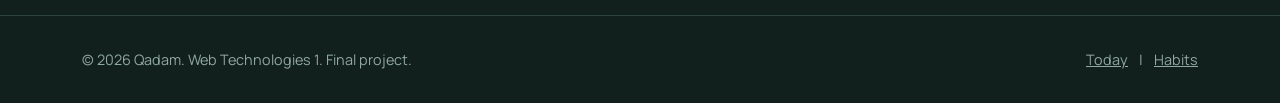
==== commit 894f27be: "feat(final): connect final modules navigation and project guide" ====
--- a/index.html
+++ b/index.html
@@ -159,7 +159,7 @@
     <!--Footer-->
     <footer class="site-footer">
         <div class="container d-flex flex-column flex-md-row justify-content-between gap-2">
-            <p class="mb-0">&copy; 2026 Qadam. Web Technologies 1.</p>
+            <p class="mb-0">&copy; 2026 Qadam. Web Technologies 1. Final project.</p>
             <nav aria-label="Footer">
                 <a href="today.html">Today</a>
                 <span class="mx-2">|</span>
--- a/css/style.css
+++ b/css/style.css
@@ -67,6 +67,8 @@
   top: 0;
   align-self: start; 
   height: 100vh;
+  max-height: 100dvh;
+  overflow-y: auto;
   background-color: var(--surface);
   border-right: 1px solid var(--line);
 }
@@ -75,7 +77,7 @@
 .sidebar .navbar {
   flex-direction: column;
   align-items: stretch;
-  height: 100%;
+  min-height: 100%;
   padding: 1.5rem 1rem;
 }
 
@@ -205,7 +207,7 @@
   .sidebar .navbar {
     flex-direction: row;
     align-items: center;
-    height: auto;
+    min-height: 0;
     padding: 0.75rem 1.25rem;
   }
 
--- a/css/app.css
+++ b/css/app.css
@@ -260,7 +260,11 @@
 }
 
 :root[data-bs-theme="light"] .countdown-image {
-    opacity: 0.08;
+    opacity: 0.3;
+}
+
+:root[data-bs-theme="light"] .countdown-days {
+    color: var(--ink);
 }
 
 @media (prefers-reduced-motion: reduce) {
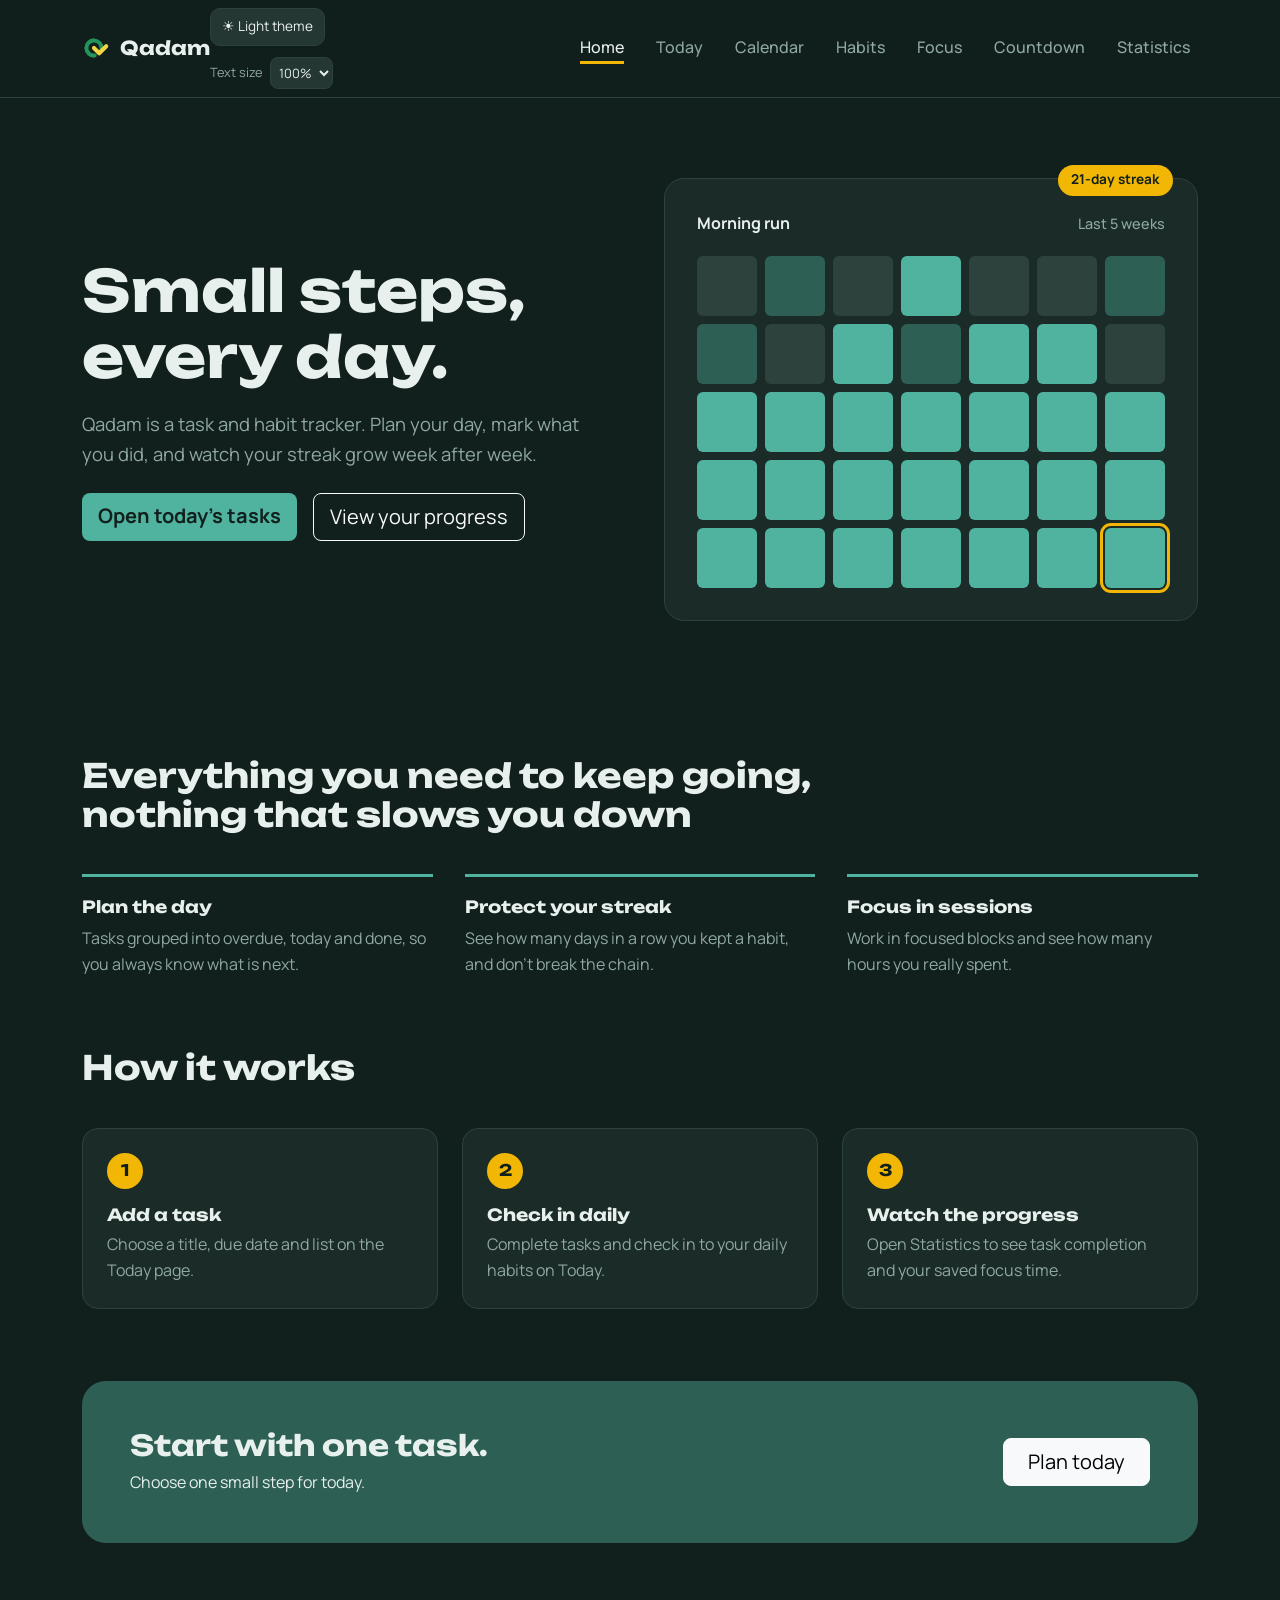
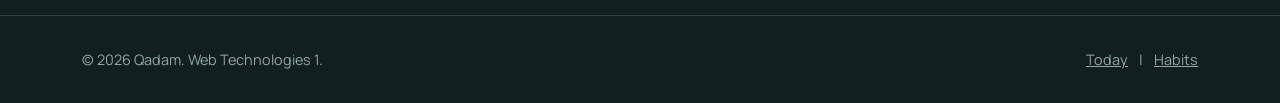
==== commit da578acc: "chore: present Qadam as one project on main" ====
--- a/index.html
+++ b/index.html
@@ -159,7 +159,7 @@
     <!--Footer-->
     <footer class="site-footer">
         <div class="container d-flex flex-column flex-md-row justify-content-between gap-2">
-            <p class="mb-0">&copy; 2026 Qadam. Web Technologies 1. Final project.</p>
+            <p class="mb-0">&copy; 2026 Qadam. Web Technologies 1.</p>
             <nav aria-label="Footer">
                 <a href="today.html">Today</a>
                 <span class="mx-2">|</span>
--- a/css/app.css
+++ b/css/app.css
@@ -260,11 +260,7 @@
 }
 
 :root[data-bs-theme="light"] .countdown-image {
-    opacity: 0.3;
-}
-
-:root[data-bs-theme="light"] .countdown-days {
-    color: var(--ink);
+    opacity: 0.08;
 }
 
 @media (prefers-reduced-motion: reduce) {
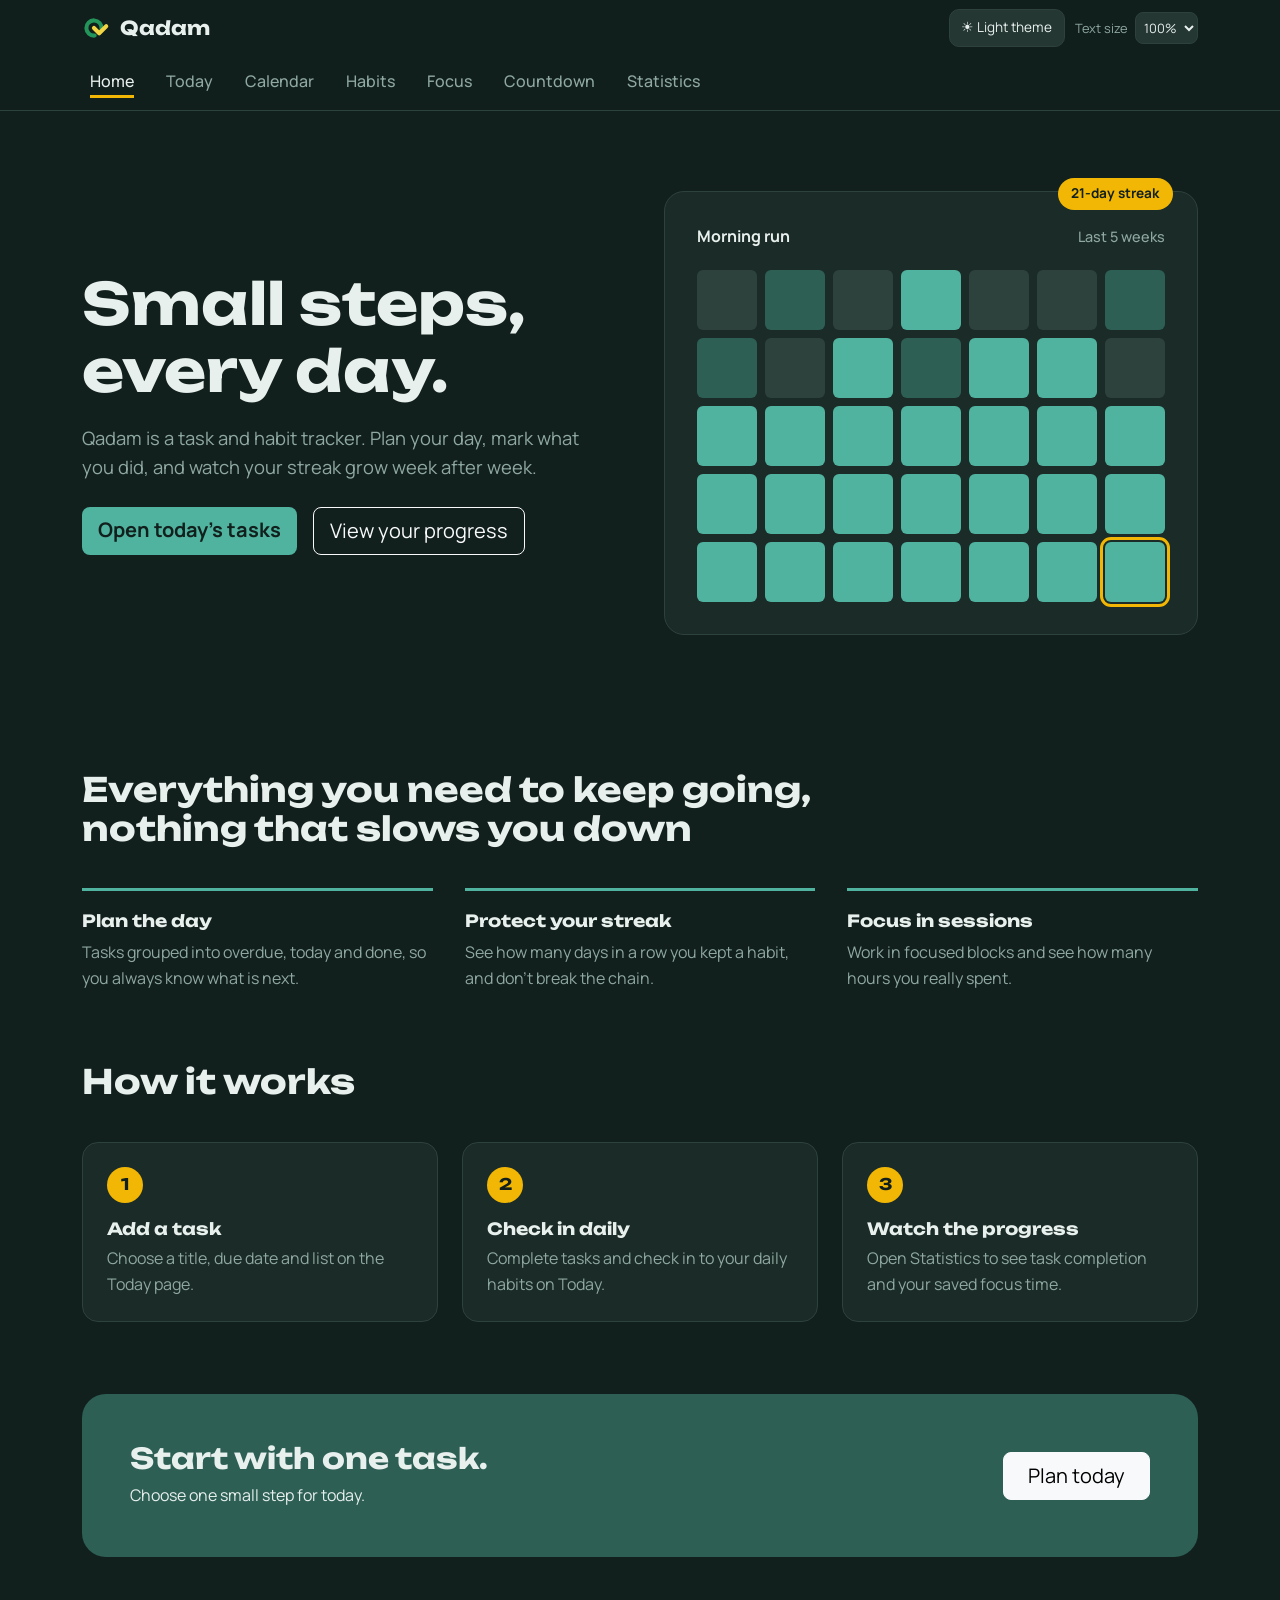
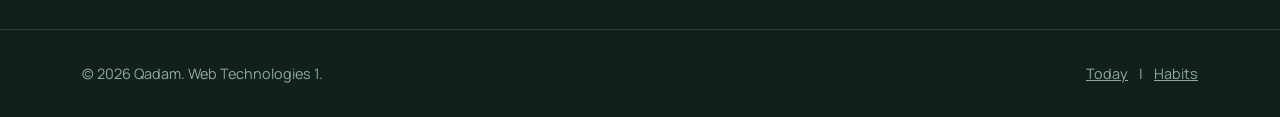
==== commit 6b5a1397: "fix: apply the saved theme before pages are drawn A small script in <head> restores the saved light " ====
--- a/index.html
+++ b/index.html
@@ -6,6 +6,7 @@
     <meta name="viewport" content="width=device-width, initial-scale=1">
     <title>Qadam — small steps, every day</title>
     <link rel="icon" href="images/qadam-favicon.svg" type="image/svg+xml">
+    <script src="js/theme-preload.js"></script>
     <link href="https://cdn.jsdelivr.net/npm/bootstrap@5.3.3/dist/css/bootstrap.min.css" rel="stylesheet">
     <!--Unbounded for headings, Manrope for text -->
     <link rel="preconnect" href="https://fonts.googleapis.com">
--- a/css/app.css
+++ b/css/app.css
@@ -260,7 +260,11 @@
 }
 
 :root[data-bs-theme="light"] .countdown-image {
-    opacity: 0.08;
+    opacity: 0.3;
+}
+
+:root[data-bs-theme="light"] .countdown-days {
+    color: var(--ink);
 }
 
 @media (prefers-reduced-motion: reduce) {
@@ -311,15 +315,35 @@
     outline-offset: 3px;
 }
 
+/* The home menu needs its own row at enlarged text sizes. */
+.site-header .navbar > .container {
+    flex-wrap: wrap;
+    gap: 0.75rem 1rem;
+}
+
+.site-header .brand,
+.site-header .brand-logo,
+.site-header .navbar-toggler {
+    flex-shrink: 0;
+}
+
+.site-header .brand {
+    white-space: nowrap;
+}
+
 .site-header .appearance-controls {
+    flex: 0 1 auto;
+    justify-content: flex-end;
     margin: 0 0 0 auto;
 }
 
 .site-header .navbar-collapse {
-    flex-basis: 100%;
+    flex: 0 0 100%;
+    min-width: 0;
 }
 
 .site-header .navbar-nav {
+    width: 100%;
     flex-wrap: wrap;
 }
 
@@ -331,6 +355,11 @@
         margin: 0.75rem 0 0;
     }
 
+    .site-header .appearance-controls {
+        justify-content: flex-start;
+        margin-top: 0;
+    }
+
     .navbar-collapse {
         order: 2;
     }
